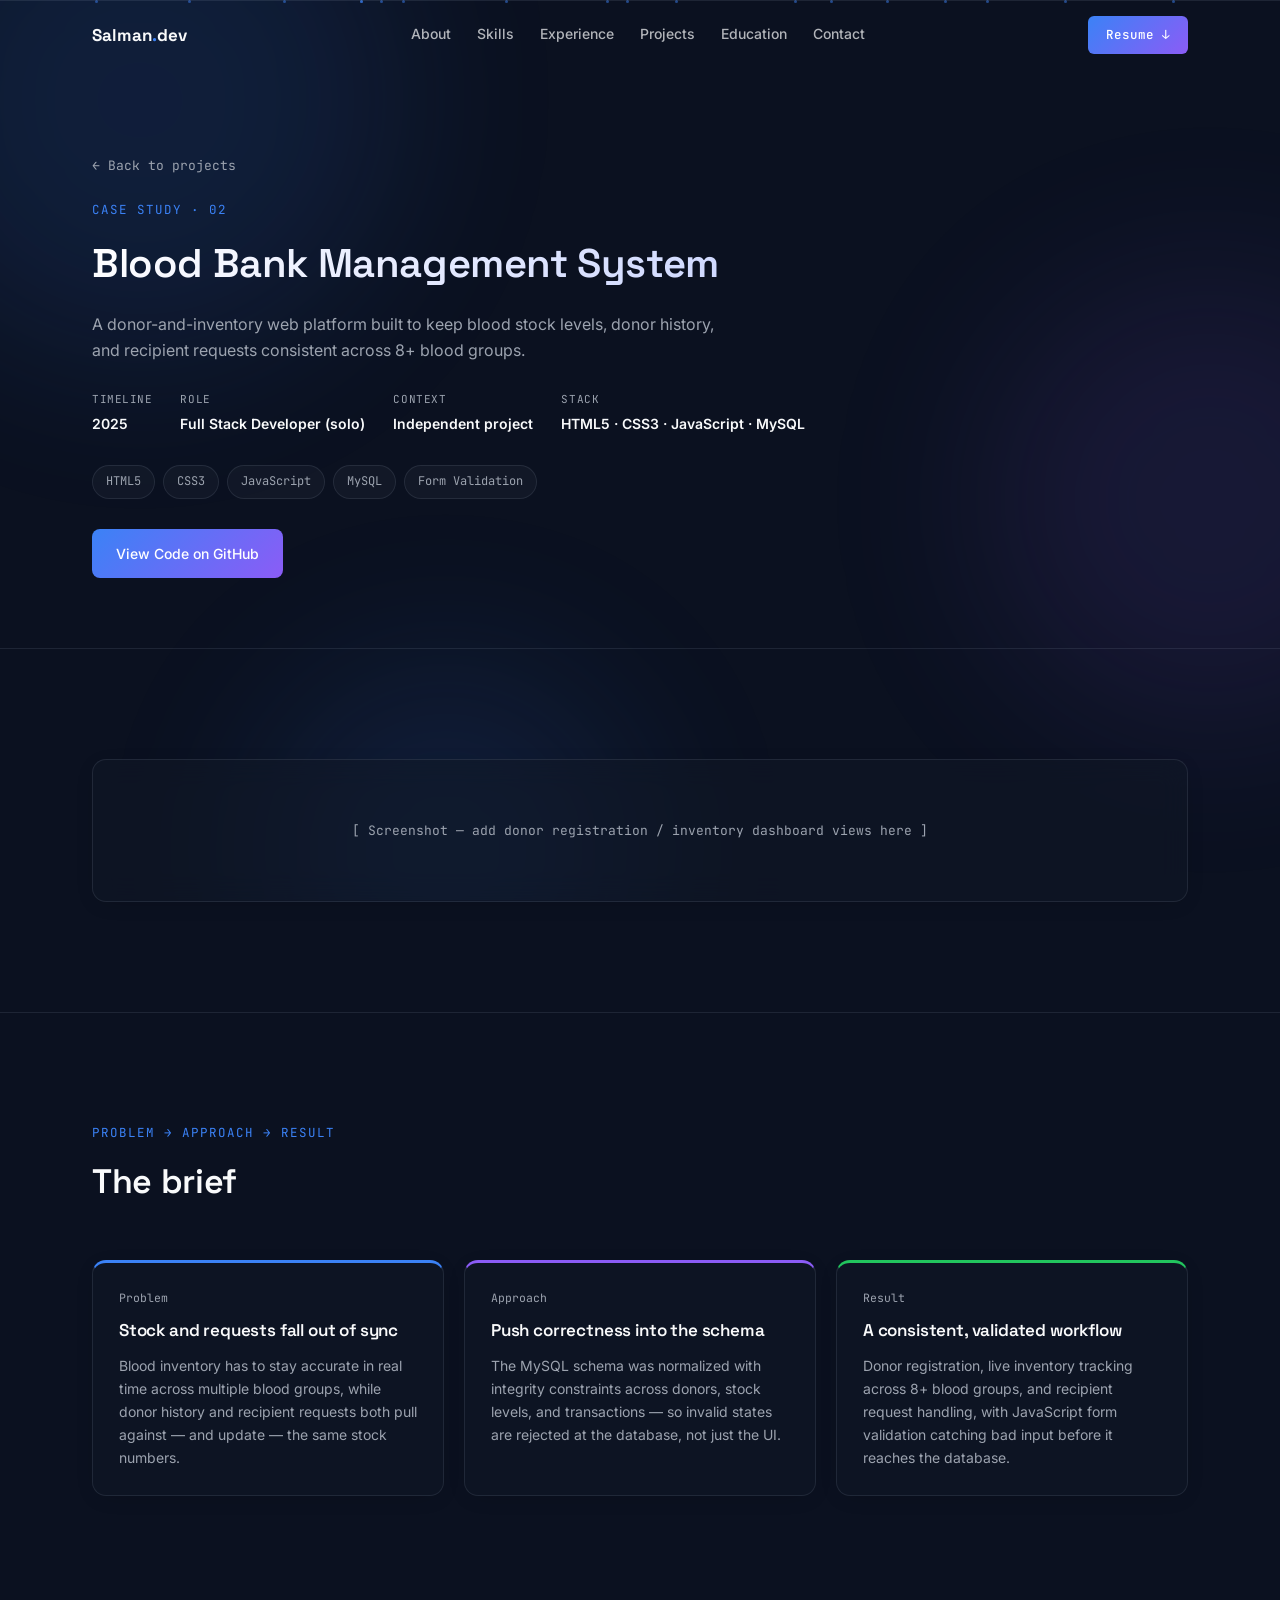
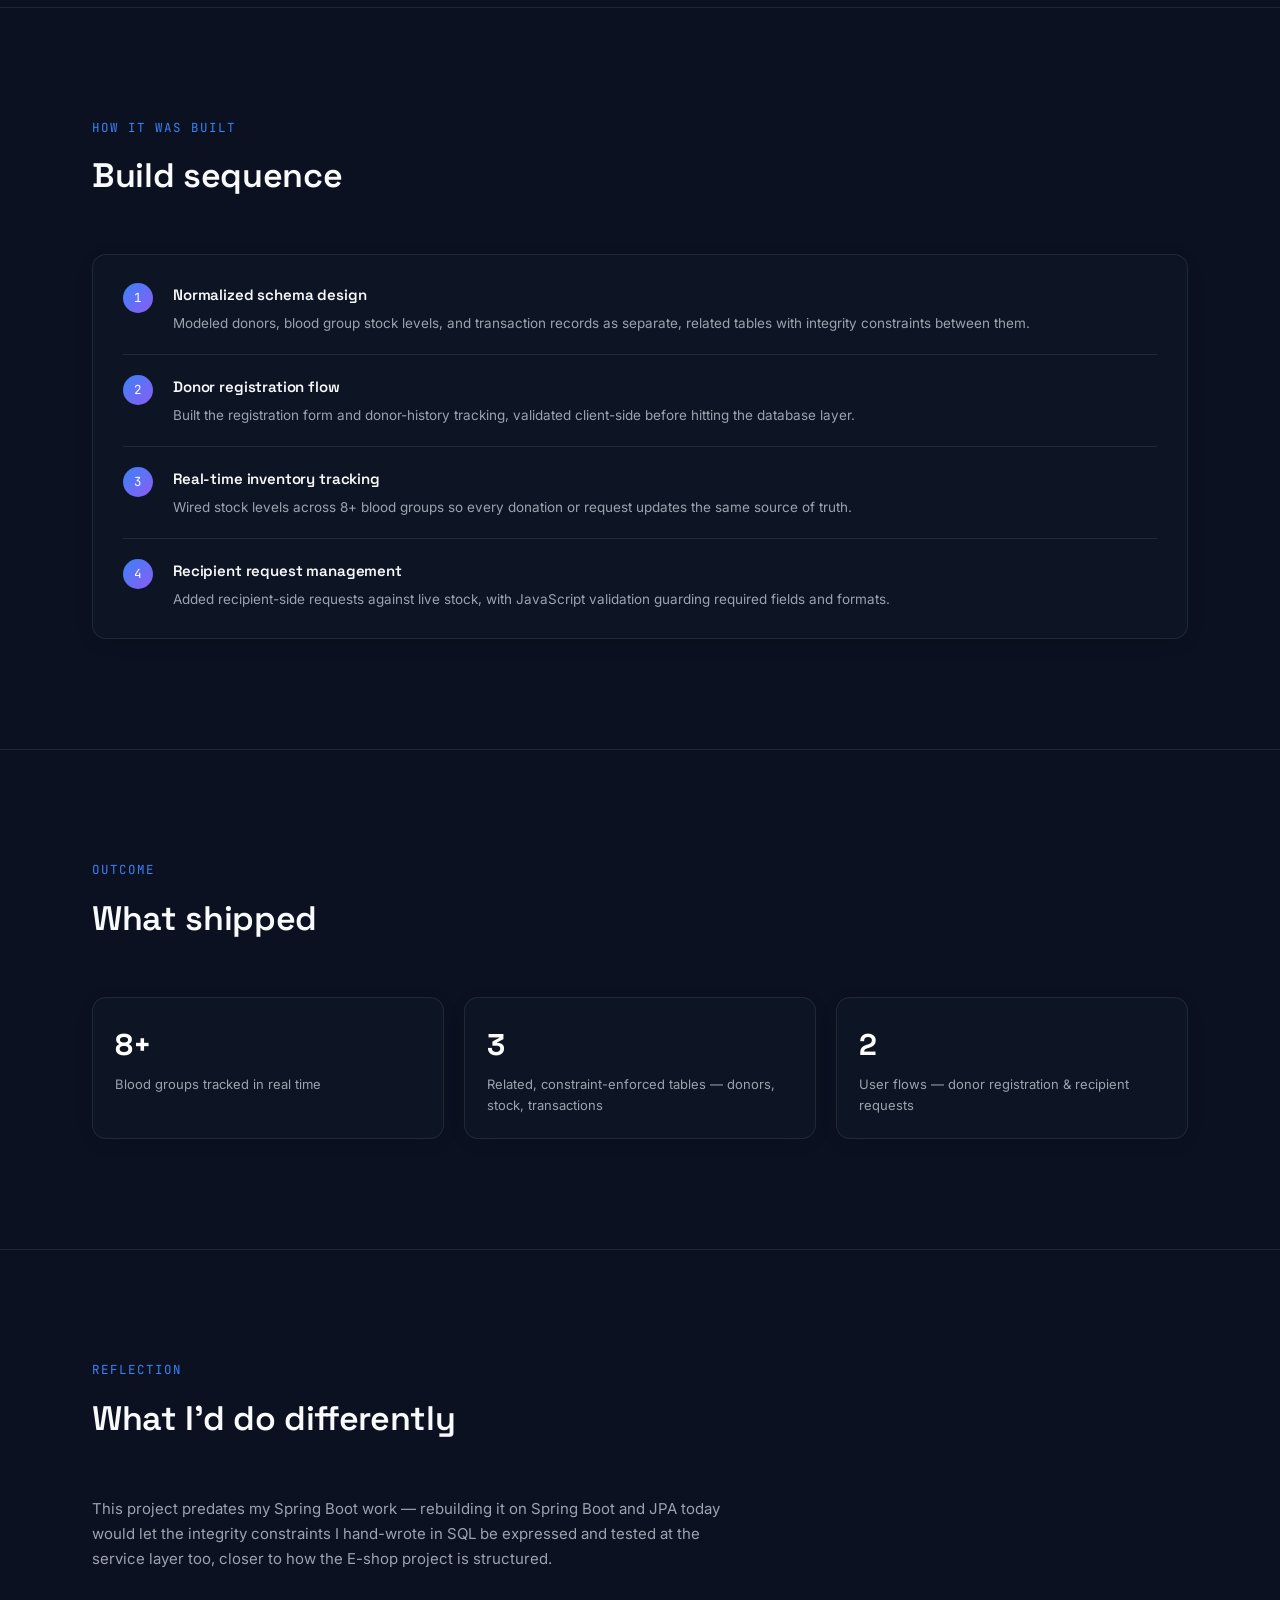
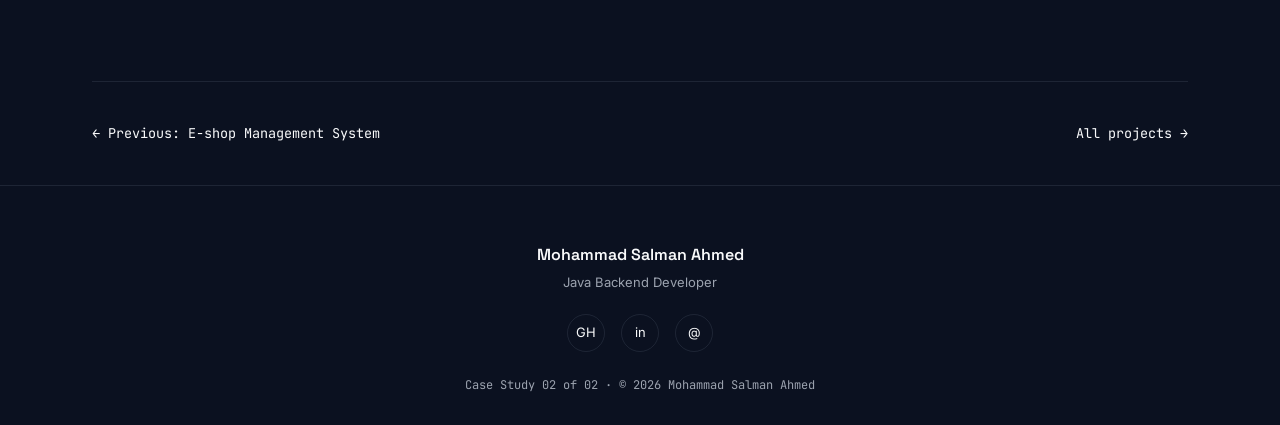
==== projects/bloodbank.html @ 871af3c4 "Add files via upload" ====
<!DOCTYPE html>
<html lang="en">
<head>
<meta charset="UTF-8">
<meta name="viewport" content="width=device-width, initial-scale=1.0">
<title>Blood Bank Management System — Case Study | Mohammad Salman Ahmed</title>
<link rel="icon" href="data:image/svg+xml,%3Csvg xmlns='http://www.w3.org/2000/svg' viewBox='0 0 100 100'%3E%3Cdefs%3E%3ClinearGradient id='g' x1='0' y1='0' x2='1' y2='1'%3E%3Cstop offset='0' stop-color='%233B82F6'/%3E%3Cstop offset='1' stop-color='%238B5CF6'/%3E%3C/linearGradient%3E%3C/defs%3E%3Crect width='100' height='100' rx='22' fill='%230B1120'/%3E%3Ctext x='50' y='66' font-family='Arial' font-weight='700' font-size='46' fill='url(%23g)' text-anchor='middle'%3EM%3C/text%3E%3C/svg%3E">
<link rel="preconnect" href="https://fonts.googleapis.com">
<link rel="preconnect" href="https://fonts.gstatic.com" crossorigin>
<link href="https://fonts.googleapis.com/css2?family=Inter:wght@300;400;500;600;700&family=Space+Grotesk:wght@500;600;700&family=JetBrains+Mono:wght@400;500&display=swap" rel="stylesheet">
<link rel="stylesheet" href="../style.css">
</head>
<body>

<div class="bg-glow"><span class="b1"></span><span class="b2"></span><span class="b3"></span></div>
<div class="scroll-progress"><div class="scroll-progress-bar" id="progressBar"></div></div>

<header>
  <nav class="wrap">
    <div class="brand">Salman<span class="dot">.</span>dev</div>
    <div class="nav-links">
      <a href="../index.html#about">About</a>
      <a href="../index.html#skills">Skills</a>
      <a href="../index.html#experience">Experience</a>
      <a href="../index.html#projects">Projects</a>
      <a href="../index.html#education">Education</a>
      <a href="../index.html#contact">Contact</a>
    </div>
    <a class="nav-cta" href="../assets/resume/Salman_Resume.pdf" download>Resume ↓</a>
    <button class="nav-toggle" aria-label="Menu"><span></span><span></span><span></span></button>
  </nav>
</header>

<section class="cs-hero">
  <div class="wrap">
    <a class="cs-back" href="../index.html#projects">← Back to projects</a>
    <span class="eyebrow">Case Study · 02</span>
    <h1>Blood Bank Management System</h1>
    <p class="cs-summary">A donor-and-inventory web platform built to keep blood stock levels, donor history, and recipient requests consistent across 8+ blood groups.</p>

    <div class="cs-meta-row">
      <div class="cs-meta"><div class="label">Timeline</div><div class="value">2025</div></div>
      <div class="cs-meta"><div class="label">Role</div><div class="value">Full Stack Developer (solo)</div></div>
      <div class="cs-meta"><div class="label">Context</div><div class="value">Independent project</div></div>
      <div class="cs-meta"><div class="label">Stack</div><div class="value">HTML5 · CSS3 · JavaScript · MySQL</div></div>
    </div>

    <div class="pill-row">
      <span class="pill">HTML5</span><span class="pill">CSS3</span><span class="pill">JavaScript</span><span class="pill">MySQL</span><span class="pill">Form Validation</span>
    </div>

    <div class="btn-row" style="margin-top:30px;">
      <a class="btn btn-primary" href="https://github.com/Mohammad-Salman-Ahmed" target="_blank" rel="noopener">View Code on GitHub</a>
    </div>
  </div>
</section>

<section>
  <div class="wrap">
    <div class="glass" style="padding:60px 24px; text-align:center; font-family:'JetBrains Mono',monospace; font-size:13px; color:var(--muted);">
      [ Screenshot — add donor registration / inventory dashboard views here ]
    </div>
  </div>
</section>

<section>
  <div class="wrap">
    <div class="section-head reveal">
      <span class="eyebrow">Problem → Approach → Result</span>
      <h2>The brief</h2>
    </div>
    <div class="pas-grid">
      <div class="glass pas-card reveal">
        <span class="idx">Problem</span>
        <h3>Stock and requests fall out of sync</h3>
        <p>Blood inventory has to stay accurate in real time across multiple blood groups, while donor history and recipient requests both pull against — and update — the same stock numbers.</p>
      </div>
      <div class="glass pas-card reveal">
        <span class="idx">Approach</span>
        <h3>Push correctness into the schema</h3>
        <p>The MySQL schema was normalized with integrity constraints across donors, stock levels, and transactions — so invalid states are rejected at the database, not just the UI.</p>
      </div>
      <div class="glass pas-card reveal">
        <span class="idx">Result</span>
        <h3>A consistent, validated workflow</h3>
        <p>Donor registration, live inventory tracking across 8+ blood groups, and recipient request handling, with JavaScript form validation catching bad input before it reaches the database.</p>
      </div>
    </div>
  </div>
</section>

<section>
  <div class="wrap">
    <div class="section-head reveal">
      <span class="eyebrow">How it was built</span>
      <h2>Build sequence</h2>
    </div>
    <div class="glass arch-flow reveal" style="padding:8px 30px;">
      <div class="arch-step">
        <div class="arch-num">1</div>
        <div><h4>Normalized schema design</h4><p>Modeled donors, blood group stock levels, and transaction records as separate, related tables with integrity constraints between them.</p></div>
      </div>
      <div class="arch-step">
        <div class="arch-num">2</div>
        <div><h4>Donor registration flow</h4><p>Built the registration form and donor-history tracking, validated client-side before hitting the database layer.</p></div>
      </div>
      <div class="arch-step">
        <div class="arch-num">3</div>
        <div><h4>Real-time inventory tracking</h4><p>Wired stock levels across 8+ blood groups so every donation or request updates the same source of truth.</p></div>
      </div>
      <div class="arch-step">
        <div class="arch-num">4</div>
        <div><h4>Recipient request management</h4><p>Added recipient-side requests against live stock, with JavaScript validation guarding required fields and formats.</p></div>
      </div>
    </div>
  </div>
</section>

<section>
  <div class="wrap">
    <div class="section-head reveal">
      <span class="eyebrow">Outcome</span>
      <h2>What shipped</h2>
    </div>
    <div class="result-grid reveal">
      <div class="glass result-card"><div class="num" data-counter>8+</div><div class="label">Blood groups tracked in real time</div></div>
      <div class="glass result-card"><div class="num" data-counter>3</div><div class="label">Related, constraint-enforced tables — donors, stock, transactions</div></div>
      <div class="glass result-card"><div class="num" data-counter>2</div><div class="label">User flows — donor registration &amp; recipient requests</div></div>
    </div>
  </div>
</section>

<section>
  <div class="wrap">
    <div class="section-head reveal">
      <span class="eyebrow">Reflection</span>
      <h2>What I'd do differently</h2>
    </div>
    <p class="reveal" style="color:var(--muted); font-size:15px; max-width:640px;">This project predates my Spring Boot work — rebuilding it on Spring Boot and JPA today would let the integrity constraints I hand-wrote in SQL be expressed and tested at the service layer too, closer to how the E-shop project is structured.</p>
  </div>
</section>

<div class="wrap">
  <div class="cs-footer-nav" style="border-top:1px solid var(--border);">
    <a href="eshop.html">← Previous: E-shop Management System</a>
    <a href="../index.html#projects">All projects →</a>
  </div>
</div>

<footer>
  <div class="wrap">
    <div class="foot-name">Mohammad Salman Ahmed</div>
    <div class="foot-role">Java Backend Developer</div>
    <div class="foot-social">
      <a href="https://github.com/Mohammad-Salman-Ahmed" target="_blank" rel="noopener" aria-label="GitHub">GH</a>
      <a href="#" target="_blank" rel="noopener" aria-label="LinkedIn">in</a>
      <a href="mailto:reachmdsalman@gmail.com" aria-label="Email">@</a>
    </div>
    <div class="foot-copy">Case Study 02 of 02 · © 2026 Mohammad Salman Ahmed</div>
  </div>
</footer>

<script src="../script.js"></script>
</body>
</html>
---- style.css ----
:root{
  --bg:#0B1120;
  --bg-alt:#0E1526;
  --card:#111827;
  --card-2:#151E30;
  --border:rgba(148,163,184,0.14);
  --accent:#3B82F6;
  --accent2:#8B5CF6;
  --text:#F9FAFB;
  --muted:#9CA3AF;
  --success:#22C55E;
  --glow-blue:rgba(59,130,246,0.35);
  --glow-purple:rgba(139,92,246,0.30);
}
*{ box-sizing:border-box; margin:0; padding:0; }
html{ scroll-behavior:smooth; }
body{
  background:var(--bg);
  color:var(--text);
  font-family:'Inter', sans-serif;
  line-height:1.65;
  -webkit-font-smoothing:antialiased;
  overflow-x:hidden;
}
@media (prefers-reduced-motion: reduce){
  html{ scroll-behavior:auto; }
  *{ animation:none !important; transition:none !important; }
}
h1,h2,h3,h4{ font-family:'Space Grotesk', sans-serif; font-weight:600; letter-spacing:-0.01em; }
.mono{ font-family:'JetBrains Mono', monospace; }
.wrap{ max-width:1160px; margin:0 auto; padding:0 32px; position:relative; }
a{ color:inherit; text-decoration:none; }
ul{ list-style:none; }
img{ max-width:100%; display:block; }

::-webkit-scrollbar{ width:10px; }
::-webkit-scrollbar-track{ background:var(--bg); }
::-webkit-scrollbar-thumb{ background:var(--border); border-radius:6px; }
::-webkit-scrollbar-thumb:hover{ background:var(--accent); }

/* ===== LOADING SCREEN ===== */
#loader{
  position:fixed; inset:0; z-index:999; background:var(--bg);
  display:flex; flex-direction:column; align-items:center; justify-content:center; gap:18px;
  transition:opacity .5s ease, visibility .5s ease;
}
#loader.hidden{ opacity:0; visibility:hidden; }
.loader-mark{
  font-family:'JetBrains Mono', monospace; font-size:13px; color:var(--muted);
  display:flex; align-items:center; gap:10px;
}
.loader-dot{ width:8px; height:8px; border-radius:50%; background:var(--accent); animation:pulse 1s ease-in-out infinite; }
@keyframes pulse{ 0%,100%{ opacity:.3; transform:scale(.8); } 50%{ opacity:1; transform:scale(1.15); } }
.loader-bar{ width:200px; height:2px; background:var(--border); border-radius:2px; overflow:hidden; }
.loader-bar-fill{ height:100%; width:0%; background:linear-gradient(90deg, var(--accent), var(--accent2)); animation:loadFill 1.1s ease forwards; }
@keyframes loadFill{ to{ width:100%; } }

/* ===== BACKGROUND AMBIENCE ===== */
.bg-glow{ position:fixed; inset:0; z-index:0; pointer-events:none; overflow:hidden; }
.bg-glow span{
  position:absolute; border-radius:50%; filter:blur(90px); opacity:0.35;
}
.bg-glow .b1{ width:520px; height:520px; background:var(--glow-blue); top:-160px; left:-120px; animation:drift1 26s ease-in-out infinite alternate; }
.bg-glow .b2{ width:460px; height:460px; background:var(--glow-purple); top:30%; right:-160px; animation:drift2 30s ease-in-out infinite alternate; }
.bg-glow .b3{ width:380px; height:380px; background:var(--glow-blue); bottom:-140px; left:20%; animation:drift1 22s ease-in-out infinite alternate-reverse; }
@keyframes drift1{ to{ transform:translate(40px,30px); } }
@keyframes drift2{ to{ transform:translate(-50px,40px); } }
.particle{ position:absolute; width:3px; height:3px; background:var(--accent); border-radius:50%; opacity:.5; animation:floatUp linear infinite; }
@keyframes floatUp{ from{ transform:translateY(0); opacity:0; } 10%{ opacity:.6; } 90%{ opacity:.4; } to{ transform:translateY(-100vh); opacity:0; } }

/* ===== SCROLL PROGRESS ===== */
.scroll-progress{ position:fixed; top:0; left:0; right:0; height:3px; z-index:200; }
.scroll-progress-bar{ height:100%; width:0%; background:linear-gradient(90deg, var(--accent), var(--accent2)); transition:width .1s linear; }

/* ===== NAV ===== */
header{
  position:fixed; top:0; left:0; right:0; z-index:100;
  background:transparent; border-bottom:1px solid transparent;
  transition:background .3s ease, border-color .3s ease, padding .3s ease;
}
header.scrolled{
  background:rgba(11,17,32,0.75); backdrop-filter:blur(14px); -webkit-backdrop-filter:blur(14px);
  border-bottom:1px solid var(--border);
}
nav.wrap{ display:flex; align-items:center; justify-content:space-between; height:70px; transition:height .25s ease; }
header.scrolled nav.wrap{ height:62px; }
.brand{ font-family:'Space Grotesk', sans-serif; font-weight:700; font-size:17px; z-index:5; }
.brand .dot{ color:var(--accent); }
.nav-links{ display:flex; gap:26px; font-size:14px; font-weight:500; }
.nav-links a{ opacity:0.7; transition:opacity .15s, color .15s; position:relative; padding-bottom:3px; }
.nav-links a::after{ content:""; position:absolute; left:0; bottom:0; width:0; height:1.5px; background:linear-gradient(90deg,var(--accent),var(--accent2)); transition:width .25s ease; }
.nav-links a:hover{ opacity:1; }
.nav-links a.active{ opacity:1; color:#fff; }
.nav-links a.active::after{ width:100%; }
.nav-cta{
  font-family:'JetBrains Mono', monospace; font-size:12.5px; font-weight:500;
  background:linear-gradient(135deg, var(--accent), var(--accent2)); color:#fff; padding:9px 18px; border-radius:6px;
  transition:transform .15s ease, box-shadow .15s ease;
}
.nav-cta:hover{ transform:translateY(-2px); box-shadow:0 10px 26px -6px var(--glow-blue); }
.nav-toggle{ display:none; background:none; border:none; cursor:pointer; z-index:5; padding:6px; }
.nav-toggle span{ display:block; width:22px; height:2px; background:var(--text); margin:5px 0; transition:transform .25s ease, opacity .2s ease; }
.nav-toggle.active span:nth-child(1){ transform:translateY(7px) rotate(45deg); }
.nav-toggle.active span:nth-child(2){ opacity:0; }
.nav-toggle.active span:nth-child(3){ transform:translateY(-7px) rotate(-45deg); }

/* ===== BUTTONS ===== */
.btn-row{ display:flex; gap:14px; flex-wrap:wrap; }
.btn{
  padding:13px 24px; border-radius:8px; font-size:14px; font-weight:500;
  display:inline-flex; align-items:center; gap:8px; transition:transform .18s ease, box-shadow .18s ease, background .18s ease, border-color .18s ease;
  position:relative;
}
.btn-primary{ background:linear-gradient(135deg, var(--accent), var(--accent2)); color:#fff; }
.btn-primary:hover{ transform:translateY(-2px); box-shadow:0 14px 30px -10px var(--glow-blue); }
.btn-glass{ background:rgba(255,255,255,0.04); border:1px solid var(--border); color:var(--text); backdrop-filter:blur(8px); }
.btn-glass:hover{ border-color:var(--accent); transform:translateY(-2px); background:rgba(59,130,246,0.08); }

/* ===== GLASS CARD BASE ===== */
.glass{
  background:rgba(17,24,39,0.55);
  border:1px solid var(--border);
  border-radius:14px;
  backdrop-filter:blur(14px); -webkit-backdrop-filter:blur(14px);
  box-shadow:0 4px 24px -12px rgba(0,0,0,0.4);
}
.tilt-card{ position:relative; overflow:hidden; will-change:transform; transition:transform .25s cubic-bezier(.2,.8,.2,1), box-shadow .25s ease, border-color .2s ease; }
.tilt-card::before{
  content:""; position:absolute; inset:0; z-index:0; opacity:0; pointer-events:none;
  background:radial-gradient(240px circle at var(--mx,50%) var(--my,50%), rgba(59,130,246,0.14), transparent 60%);
  transition:opacity .3s ease;
}
.tilt-card:hover::before{ opacity:1; }
.tilt-card:hover{ box-shadow:0 24px 50px -20px rgba(59,130,246,0.25); border-color:rgba(59,130,246,0.35); }
.tilt-card > *{ position:relative; z-index:1; }

/* ===== SECTIONS ===== */
section{ padding:110px 0; border-top:1px solid var(--border); position:relative; z-index:1; }
.section-head{ margin-bottom:50px; text-align:left; }
.eyebrow{
  font-family:'JetBrains Mono', monospace; font-size:12.5px; color:var(--accent);
  letter-spacing:0.08em; text-transform:uppercase; margin-bottom:10px; display:block;
}
.section-head h2{ font-size:clamp(26px, 3.4vw, 34px); }
.section-sub{ color:var(--muted); font-size:15px; margin-top:10px; max-width:520px; }

/* ===== HERO ===== */
.hero{ min-height:100vh; display:flex; align-items:center; padding:140px 0 80px; position:relative; }
.hero-grid{ display:grid; grid-template-columns:1.15fr 0.85fr; gap:56px; align-items:center; }
.greeting{ font-size:16px; color:var(--muted); margin-bottom:10px; }
.hero h1{ font-size:clamp(34px, 5.2vw, 54px); line-height:1.08; margin-bottom:8px; background:linear-gradient(135deg,#fff 40%, #C7D2FE 100%); -webkit-background-clip:text; background-clip:text; color:transparent; }
.hero-title{ font-size:clamp(19px, 2.4vw, 24px); font-family:'Space Grotesk', sans-serif; color:var(--accent); margin-bottom:18px; min-height:32px; }
.hero-title .cursor{ display:inline-block; width:2px; background:var(--accent); margin-left:2px; animation:blink 0.9s step-end infinite; }
@keyframes blink{ 50%{ opacity:0; } }
.pill-row{ display:flex; flex-wrap:wrap; gap:8px; margin-bottom:22px; }
.pill{ font-family:'JetBrains Mono', monospace; font-size:12px; border:1px solid var(--border); background:rgba(255,255,255,0.03); border-radius:20px; padding:6px 13px; color:var(--muted); transition:all .2s ease; }
.pill:hover{ border-color:var(--accent); color:#fff; transform:translateY(-2px); }
.hero p.sub{ font-size:15.5px; color:var(--muted); max-width:480px; margin-bottom:30px; }
.hero-stats{ display:grid; grid-template-columns:repeat(4,auto); gap:28px; margin-top:44px; }
.hero-stat .num{ font-family:'Space Grotesk', sans-serif; font-size:24px; font-weight:700; color:#fff; }
.hero-stat .label{ font-size:11.5px; color:var(--muted); text-transform:uppercase; letter-spacing:.04em; margin-top:2px; }
.scroll-cue{ position:absolute; bottom:28px; left:50%; transform:translateX(-50%); text-align:center; font-family:'JetBrains Mono', monospace; font-size:11.5px; color:var(--muted); }
.scroll-cue .arrow{ display:block; margin:6px auto 0; width:14px; height:14px; border-right:2px solid var(--muted); border-bottom:2px solid var(--muted); transform:rotate(45deg); animation:bob 1.6s ease-in-out infinite; }
@keyframes bob{ 0%,100%{ transform:rotate(45deg) translate(0,0); } 50%{ transform:rotate(45deg) translate(4px,4px); } }

/* photo frame */
.photo-frame{
  width:280px; height:280px; border-radius:50%; margin:0 auto; position:relative;
  background:linear-gradient(135deg, var(--accent), var(--accent2)); padding:3px;
  animation:float 5s ease-in-out infinite;
}
@keyframes float{ 0%,100%{ transform:translateY(0); } 50%{ transform:translateY(-14px); } }
.photo-frame::after{ content:""; position:absolute; inset:-14px; border-radius:50%; background:inherit; filter:blur(30px); opacity:.45; z-index:-1; }
.photo-inner{
  width:100%; height:100%; border-radius:50%; background:var(--card);
  display:flex; align-items:center; justify-content:center; overflow:hidden;
}
.photo-initials{ font-family:'Space Grotesk', sans-serif; font-size:64px; font-weight:700; background:linear-gradient(135deg,var(--accent),var(--accent2)); -webkit-background-clip:text; background-clip:text; color:transparent; }
.photo-inner img{ width:100%; height:100%; object-fit:cover; }

/* API call signature card */
.api-card{ margin-top:26px; padding:16px 18px; }
.api-line{ font-family:'JetBrains Mono', monospace; font-size:12.5px; display:flex; gap:10px; align-items:center; margin-bottom:6px; opacity:0; animation:apiIn .4s ease forwards; }
.api-line:nth-child(1){ animation-delay:.2s; }
.api-line:nth-child(2){ animation-delay:.9s; }
@keyframes apiIn{ to{ opacity:1; } }
.api-method{ color:var(--accent2); font-weight:600; }
.api-path{ color:var(--muted); }
.api-status{ color:var(--success); font-weight:600; }

/* ===== ABOUT ===== */
.about-grid{ display:grid; grid-template-columns:1.2fr 0.8fr; gap:48px; }
.about-grid p{ color:var(--muted); font-size:15.5px; margin-bottom:16px; max-width:560px; }
.chip-row{ display:flex; flex-wrap:wrap; gap:9px; margin-top:6px; }
.chip{ font-family:'JetBrains Mono', monospace; font-size:12px; background:rgba(255,255,255,0.03); border:1px solid var(--border); border-radius:6px; padding:6px 11px; color:var(--text); transition:border-color .15s ease, transform .15s ease; }
.chip:hover{ border-color:var(--accent); transform:translateY(-2px); }
.chip.learning{ color:var(--accent2); border-color:rgba(139,92,246,0.3); }
.subhead{ font-family:'Space Grotesk', sans-serif; font-size:14.5px; font-weight:600; margin:22px 0 10px; color:var(--text); }
.fact-card{ padding:24px; margin-bottom:16px; }
.fact-row{ display:flex; justify-content:space-between; padding:10px 0; border-bottom:1px solid var(--border); font-size:13.5px; }
.fact-row:last-child{ border-bottom:none; }
.fact-row .k{ color:var(--muted); }
.fact-row .v{ font-weight:500; }

/* ===== SKILLS ===== */
.skills-grid{ display:grid; grid-template-columns:repeat(3, 1fr); gap:20px; }
.skill-card{ padding:26px; }
.skill-card .cat-label{ font-family:'JetBrains Mono', monospace; font-size:11px; color:var(--accent); text-transform:uppercase; letter-spacing:.06em; margin-bottom:6px; display:block; }
.skill-card h3{ font-size:17px; margin-bottom:14px; }
.skill-item{ display:flex; justify-content:space-between; align-items:center; padding:8px 0; border-bottom:1px solid var(--border); font-size:13.5px; }
.skill-item:last-child{ border-bottom:none; }
.level{ font-family:'JetBrains Mono', monospace; font-size:10.5px; padding:3px 9px; border-radius:20px; }
.level.advanced{ background:rgba(34,197,94,0.12); color:var(--success); }
.level.intermediate{ background:rgba(59,130,246,0.12); color:var(--accent); }
.level.learning{ background:rgba(139,92,246,0.12); color:var(--accent2); }
.skill-card.wide{ grid-column:span 3; }
.skill-card.wide .chip-row{ margin-top:4px; }

/* ===== EXPERIENCE / TIMELINE ===== */
.timeline{ position:relative; padding-left:32px; margin-bottom:56px; }
.timeline::before{ content:""; position:absolute; left:6px; top:6px; bottom:6px; width:2px; background:linear-gradient(var(--accent), var(--accent2)); }
.tl-item{ position:relative; padding-bottom:34px; }
.tl-item:last-child{ padding-bottom:0; }
.tl-item::before{ content:""; position:absolute; left:-32px; top:3px; width:12px; height:12px; border-radius:50%; background:var(--bg); border:2px solid var(--accent); }
.tl-year{ font-family:'JetBrains Mono', monospace; font-size:12px; color:var(--accent); margin-bottom:4px; }
.tl-title{ font-family:'Space Grotesk', sans-serif; font-size:16px; font-weight:600; }
.tl-desc{ font-size:13.5px; color:var(--muted); margin-top:3px; }

.exp-block{ padding:30px 32px; border-left:3px solid var(--accent); }
.exp-top{ display:flex; justify-content:space-between; flex-wrap:wrap; gap:8px; margin-bottom:6px; }
.exp-role{ font-size:18px; font-weight:600; font-family:'Space Grotesk', sans-serif; }
.exp-date{ font-family:'JetBrains Mono', monospace; font-size:12.5px; color:var(--accent); }
.exp-company{ color:var(--muted); font-size:14.5px; margin-bottom:16px; }
.exp-block ul{ display:flex; flex-direction:column; gap:10px; margin-bottom:16px; }
.exp-block li{ font-size:14px; color:var(--text); padding-left:20px; position:relative; }
.exp-block li::before{ content:"▸"; position:absolute; left:0; color:var(--accent); }

/* ===== PROJECTS ===== */
.proj-grid{ display:grid; grid-template-columns:1fr 1fr; gap:24px; }
.proj-card{ padding:0; display:flex; flex-direction:column; overflow:hidden; }
.proj-shot{
  height:150px; background:linear-gradient(135deg, rgba(59,130,246,0.18), rgba(139,92,246,0.14));
  display:flex; align-items:center; justify-content:center; border-bottom:1px solid var(--border);
  font-family:'JetBrains Mono', monospace; font-size:12px; color:var(--muted);
}
.proj-body{ padding:26px; display:flex; flex-direction:column; flex-grow:1; }
.proj-head{ display:flex; justify-content:space-between; align-items:flex-start; margin-bottom:6px; }
.proj-card h3{ font-size:18px; }
.proj-date{ font-family:'JetBrains Mono', monospace; font-size:11.5px; color:var(--muted); white-space:nowrap; margin-left:10px; }
.proj-card .chip-row{ margin:10px 0 14px; }
.proj-card ul{ display:flex; flex-direction:column; gap:8px; margin-bottom:20px; flex-grow:1; }
.proj-card li{ font-size:13.5px; color:var(--muted); padding-left:16px; position:relative; }
.proj-card li::before{ content:"—"; position:absolute; left:0; color:var(--accent); }
.proj-link-row{ display:flex; gap:18px; flex-wrap:wrap; }
.proj-link{ font-family:'JetBrains Mono', monospace; font-size:12.5px; color:var(--accent); font-weight:500; display:inline-flex; align-items:center; gap:5px; transition:gap .15s ease, color .15s ease; }
.proj-link:hover{ gap:9px; color:var(--accent2); }

/* ===== EDUCATION / CERTS ===== */
.edu-cert-grid{ display:grid; grid-template-columns:1fr 1fr; gap:24px; }
.edu-item{ padding:24px; margin-bottom:16px; }
.edu-item .school{ font-weight:600; font-size:15px; }
.edu-item .degree{ color:var(--muted); font-size:13.5px; margin:3px 0 10px; }
.badge{ font-family:'JetBrains Mono', monospace; font-size:12px; background:linear-gradient(135deg,var(--accent),var(--accent2)); color:#fff; padding:4px 10px; border-radius:20px; font-weight:600; display:inline-block; }
.cert-list{ display:flex; flex-direction:column; gap:12px; padding:24px; }
.cert-list li{ font-size:13.5px; padding-left:22px; position:relative; color:var(--text); }
.cert-list li::before{ content:"✓"; position:absolute; left:0; color:var(--success); font-weight:700; }

/* ===== CONTACT ===== */
.contact-grid{ display:grid; grid-template-columns:0.9fr 1.1fr; gap:48px; }
.contact-list{ display:flex; flex-direction:column; gap:16px; margin-top:24px; }
.contact-row{ display:flex; align-items:center; gap:12px; font-family:'JetBrains Mono', monospace; font-size:13.5px; }
.contact-row .ico{ width:34px; height:34px; border-radius:8px; background:rgba(59,130,246,0.1); display:flex; align-items:center; justify-content:center; flex-shrink:0; color:var(--accent); font-size:15px; }
.contact-list a:hover{ color:var(--accent); }
.form-card{ padding:30px; }
.form-row{ margin-bottom:16px; }
.form-row label{ display:block; font-size:12.5px; color:var(--muted); margin-bottom:6px; font-family:'JetBrains Mono', monospace; }
.form-row input, .form-row textarea{
  width:100%; background:rgba(255,255,255,0.03); border:1px solid var(--border); border-radius:8px;
  padding:12px 14px; color:var(--text); font-family:'Inter', sans-serif; font-size:14px; resize:vertical;
  transition:border-color .2s ease;
}
.form-row input:focus, .form-row textarea:focus{ outline:none; border-color:var(--accent); }
.form-note{ font-size:12px; color:var(--muted); margin-top:10px; }

/* ===== FOOTER ===== */
footer{ padding:56px 0 30px; border-top:1px solid var(--border); text-align:center; position:relative; z-index:1; }
.foot-name{ font-family:'Space Grotesk', sans-serif; font-size:16px; font-weight:600; margin-bottom:4px; }
.foot-role{ font-size:13px; color:var(--muted); margin-bottom:20px; }
.foot-social{ display:flex; gap:16px; justify-content:center; margin-bottom:24px; }
.foot-social a{ width:38px; height:38px; border-radius:50%; border:1px solid var(--border); display:flex; align-items:center; justify-content:center; font-size:13px; transition:border-color .2s ease, transform .2s ease; }
.foot-social a:hover{ border-color:var(--accent); transform:translateY(-3px); }
.foot-copy{ font-size:12px; color:var(--muted); font-family:'JetBrains Mono', monospace; }

.reveal{ opacity:0; transform:translateY(20px); transition:opacity .6s ease, transform .6s ease; }
.reveal.in{ opacity:1; transform:translateY(0); }
.reveal-stagger.in > *{ animation:staggerIn .5s ease forwards; }
.reveal-stagger.in > *:nth-child(1){ animation-delay:.05s; }
.reveal-stagger.in > *:nth-child(2){ animation-delay:.12s; }
.reveal-stagger.in > *:nth-child(3){ animation-delay:.19s; }
.reveal-stagger.in > *:nth-child(4){ animation-delay:.26s; }
.reveal-stagger.in > *:nth-child(5){ animation-delay:.33s; }
@keyframes staggerIn{ from{ opacity:0; transform:translateY(14px); } to{ opacity:1; transform:translateY(0); } }

@media (max-width:900px){
  .hero-grid, .about-grid, .proj-grid, .edu-cert-grid, .contact-grid{ grid-template-columns:1fr; }
  .hero-grid{ text-align:left; }
  .hero{ min-height:auto; padding:120px 0 60px; }
  .photo-frame{ order:-1; width:200px; height:200px; }
  .skills-grid{ grid-template-columns:1fr; }
  .skill-card.wide{ grid-column:span 1; }
  .hero-stats{ grid-template-columns:repeat(2,auto); row-gap:20px; }
  section{ padding:70px 0; }
}
@media (max-width:760px){
  .nav-links{
    display:flex; flex-direction:column; gap:0; position:fixed; top:70px; left:0; right:0;
    background:rgba(11,17,32,0.98); backdrop-filter:blur(14px); border-bottom:1px solid var(--border);
    max-height:0; overflow:hidden; opacity:0; transition:max-height .3s ease, opacity .25s ease; padding:0 32px;
  }
  .nav-links.mobile-open{ max-height:340px; opacity:1; padding:14px 32px 22px; }
  .nav-links a{ padding:12px 0; border-bottom:1px solid var(--border); opacity:1; }
  .nav-toggle{ display:block; }
  .nav-cta{ display:none; }
}

/* ===== CASE STUDY PAGES ===== */
.cs-hero{ padding:150px 0 70px; }
.cs-back{ font-family:'JetBrains Mono', monospace; font-size:13px; color:var(--muted); display:inline-flex; align-items:center; gap:6px; margin-bottom:24px; transition:gap .15s ease, color .15s ease; }
.cs-back:hover{ color:var(--accent); gap:10px; }
.cs-hero h1{ font-size:clamp(28px,4vw,40px); margin-bottom:14px; max-width:720px; background:linear-gradient(135deg,#fff, #C7D2FE); -webkit-background-clip:text; background-clip:text; color:transparent; }
.cs-meta-row{ display:flex; gap:28px; flex-wrap:wrap; margin:26px 0 30px; }
.cs-meta .label{ font-family:'JetBrains Mono', monospace; font-size:11px; color:var(--muted); text-transform:uppercase; letter-spacing:.05em; margin-bottom:4px; }
.cs-meta .value{ font-size:14px; font-weight:600; }
.cs-summary{ font-size:16px; color:var(--muted); max-width:640px; margin-bottom:26px; }

.pas-grid{ display:grid; grid-template-columns:repeat(3, 1fr); gap:20px; }
.pas-card{ padding:26px; border-top:3px solid var(--accent); }
.pas-card:nth-child(2){ border-top-color:var(--accent2); }
.pas-card:nth-child(3){ border-top-color:var(--success); }
.pas-card .idx{ font-family:'JetBrains Mono', monospace; font-size:11.5px; color:var(--muted); margin-bottom:8px; display:block; }
.pas-card h3{ font-size:17px; margin-bottom:10px; }
.pas-card p{ font-size:14px; color:var(--muted); }

.arch-flow{ display:flex; flex-direction:column; }
.arch-step{ display:flex; gap:20px; align-items:flex-start; padding:20px 0; border-bottom:1px solid var(--border); transition:padding-left .2s ease; }
.arch-step:hover{ padding-left:8px; }
.arch-step:last-child{ border-bottom:none; }
.arch-num{ font-family:'JetBrains Mono', monospace; font-size:12.5px; color:#fff; background:linear-gradient(135deg,var(--accent),var(--accent2)); border-radius:50%; width:30px; height:30px; display:flex; align-items:center; justify-content:center; flex-shrink:0; }
.arch-step h4{ font-size:15px; margin-bottom:4px; }
.arch-step p{ font-size:13.5px; color:var(--muted); }

.result-grid{ display:grid; grid-template-columns:repeat(3, 1fr); gap:20px; }
.result-card{ padding:22px; }
.result-card .num{ font-family:'Space Grotesk', sans-serif; font-size:clamp(26px,3vw,30px); font-weight:700; color:#fff; }
.result-card .label{ font-size:13px; color:var(--muted); margin-top:4px; }

.cs-footer-nav{ display:flex; justify-content:space-between; align-items:center; padding:40px 0; flex-wrap:wrap; gap:12px; }
.cs-footer-nav a{ font-family:'JetBrains Mono', monospace; font-size:13.5px; transition:color .15s ease; }
.cs-footer-nav a:hover{ color:var(--accent); }

@media (max-width:760px){
  .pas-grid, .result-grid{ grid-template-columns:1fr; }
  .cs-hero{ padding:120px 0 50px; }
}
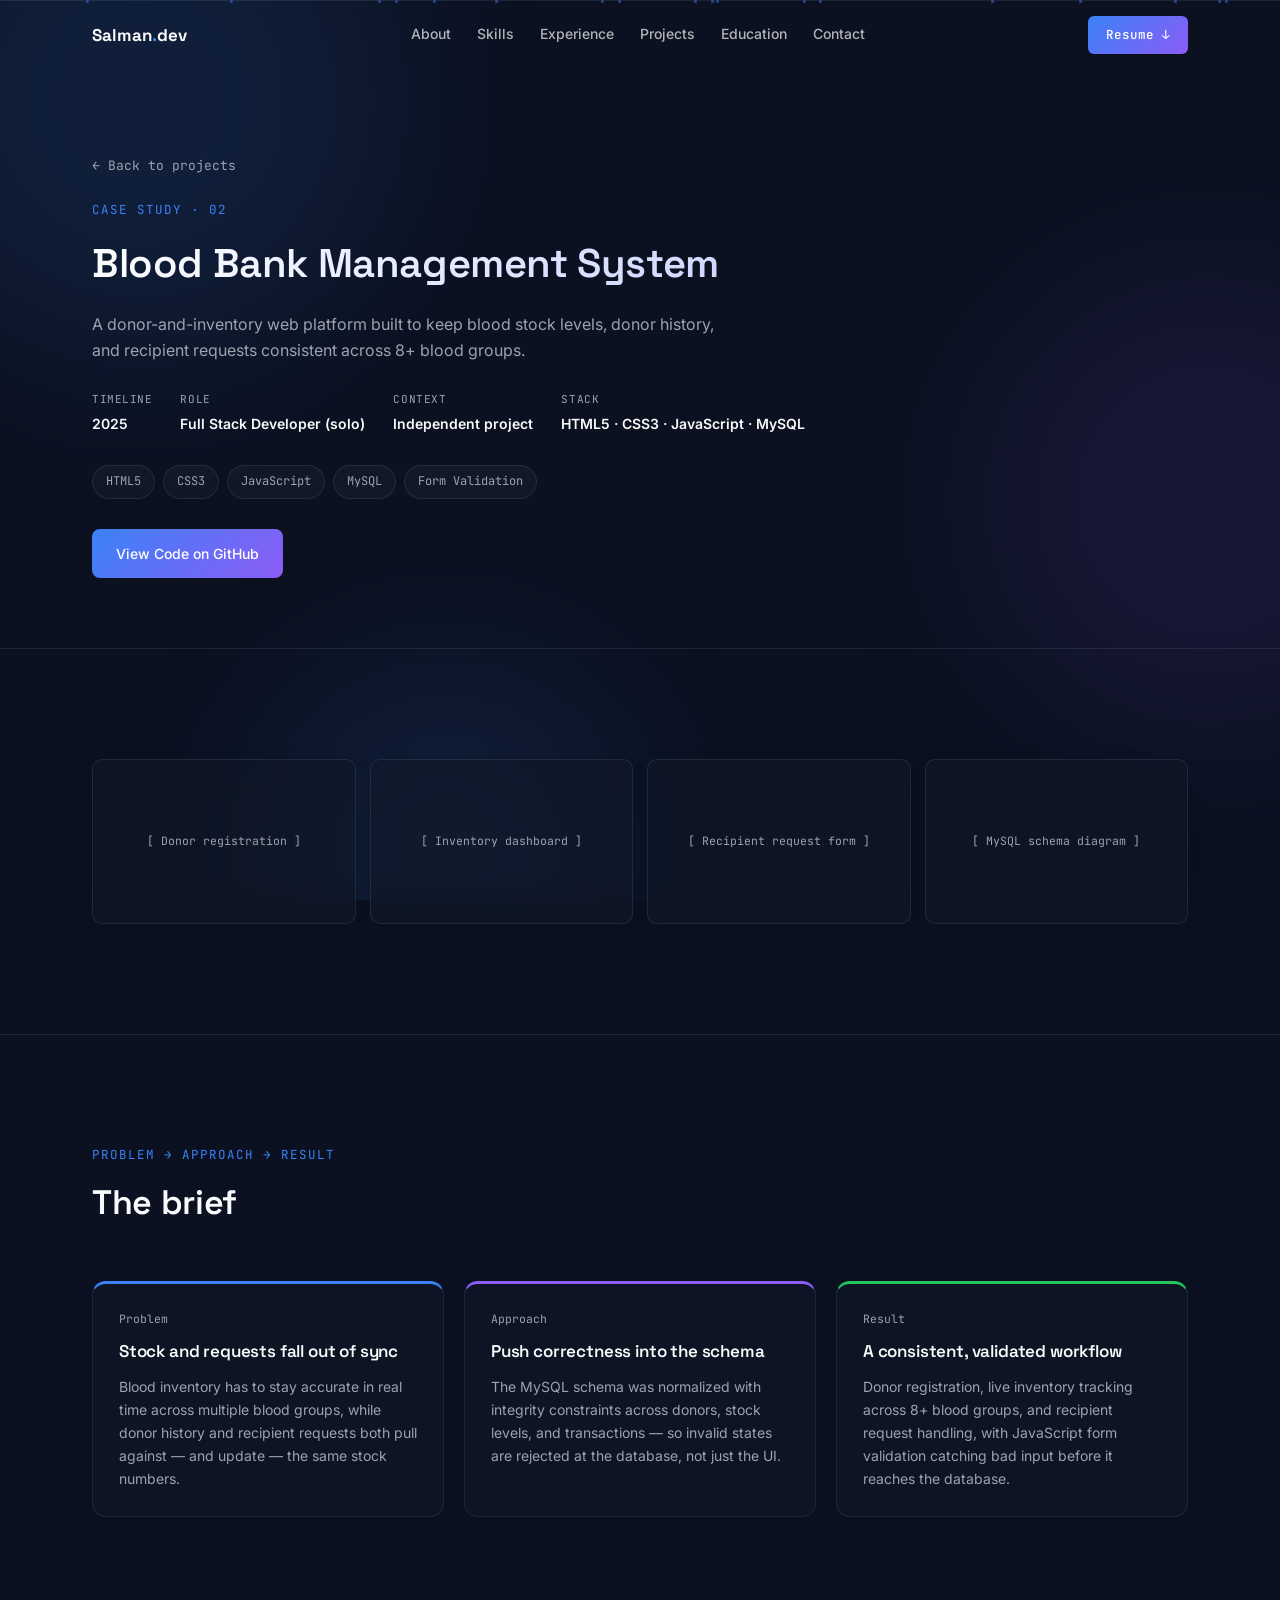
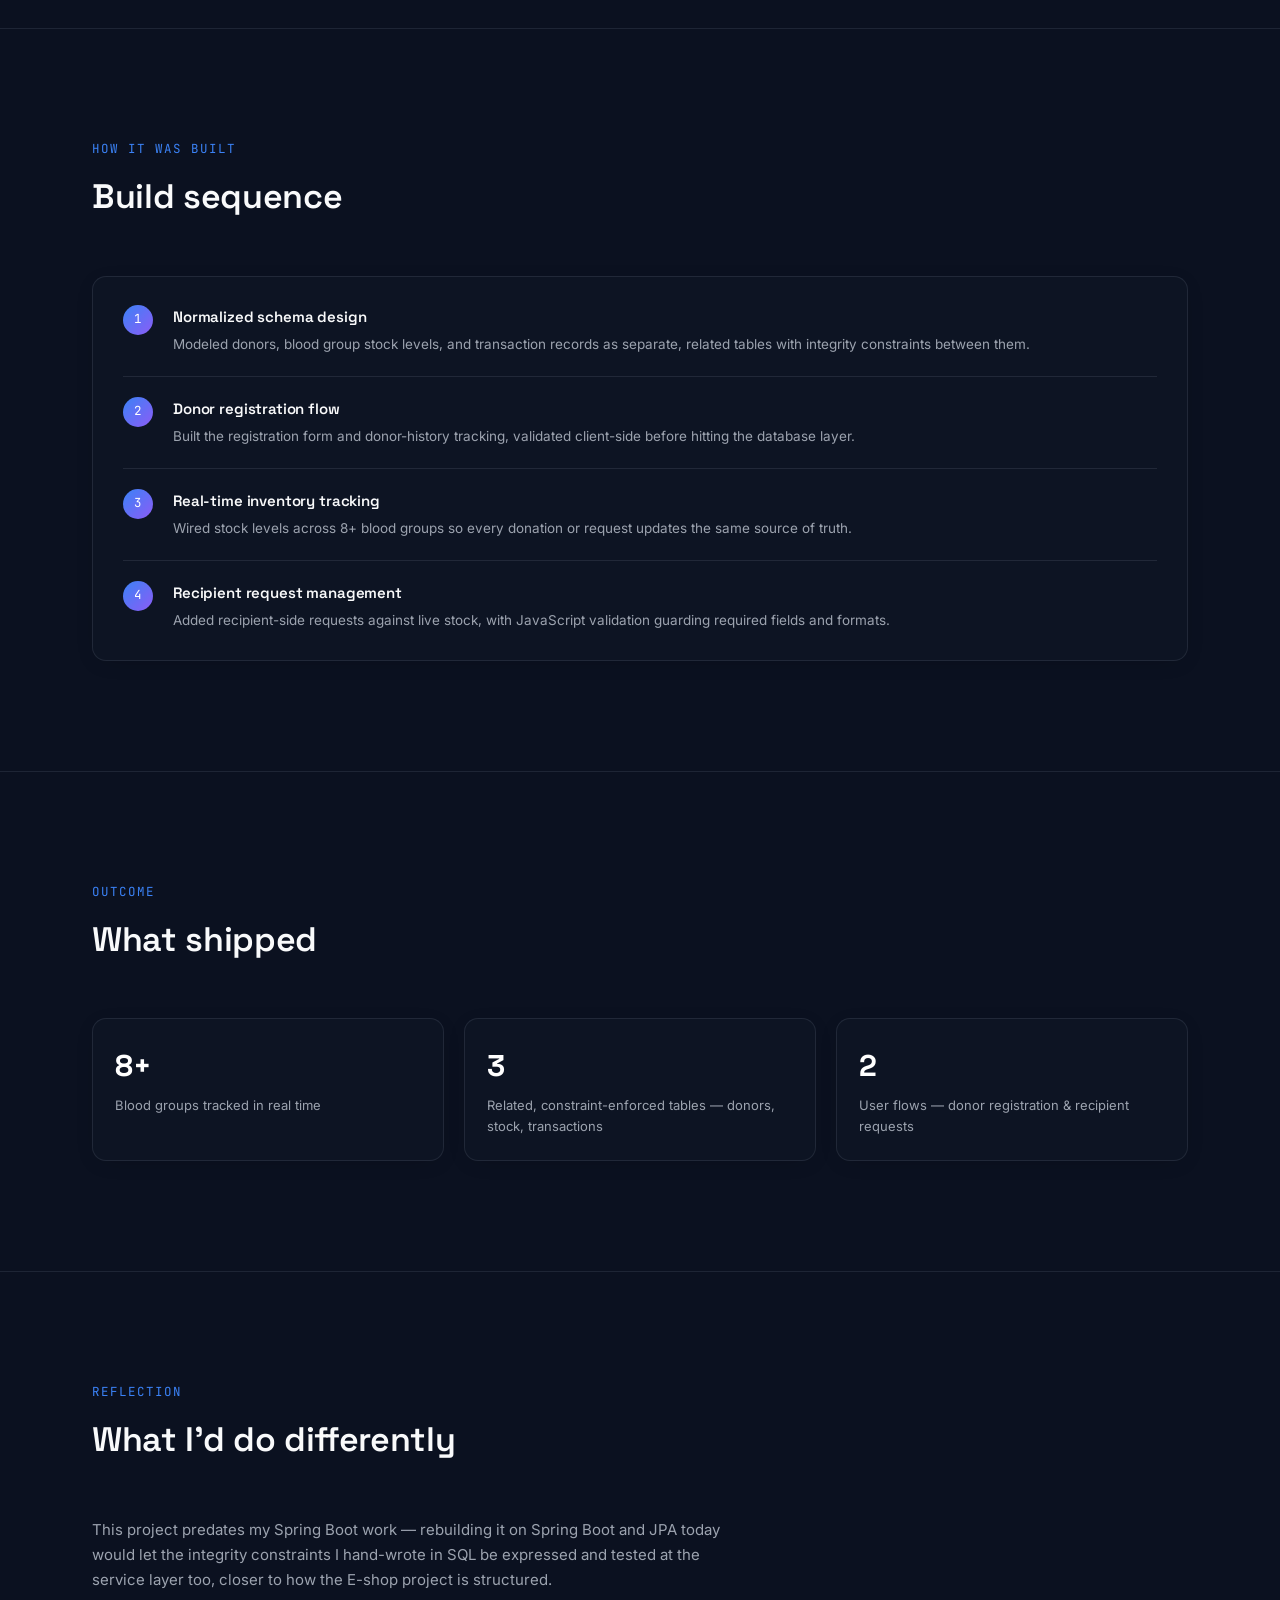
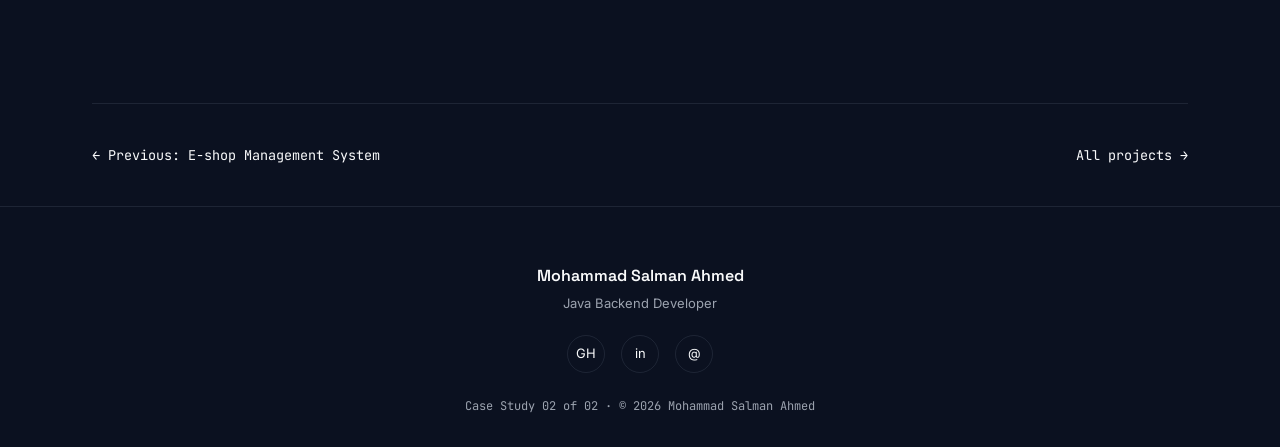
==== commit b7642fd3: "Add files via upload" ====
--- a/projects/bloodbank.html
+++ b/projects/bloodbank.html
@@ -57,8 +57,11 @@
 
 <section>
   <div class="wrap">
-    <div class="glass" style="padding:60px 24px; text-align:center; font-family:'JetBrains Mono',monospace; font-size:13px; color:var(--muted);">
-      [ Screenshot — add donor registration / inventory dashboard views here ]
+    <div class="shot-gallery reveal">
+      <div class="glass shot-slot">[ Donor registration ]</div>
+      <div class="glass shot-slot">[ Inventory dashboard ]</div>
+      <div class="glass shot-slot">[ Recipient request form ]</div>
+      <div class="glass shot-slot">[ MySQL schema diagram ]</div>
     </div>
   </div>
 </section>
--- a/style.css
+++ b/style.css
@@ -362,3 +362,11 @@
   .pas-grid, .result-grid{ grid-template-columns:1fr; }
   .cs-hero{ padding:120px 0 50px; }
 }
+
+/* screenshot gallery for case studies */
+.shot-gallery{ display:grid; grid-template-columns:repeat(4, 1fr); gap:14px; }
+.shot-slot{
+  aspect-ratio:16/10; border-radius:10px; display:flex; align-items:center; justify-content:center;
+  font-family:'JetBrains Mono', monospace; font-size:11.5px; color:var(--muted); text-align:center; padding:10px;
+}
+@media (max-width:760px){ .shot-gallery{ grid-template-columns:repeat(2, 1fr); } }
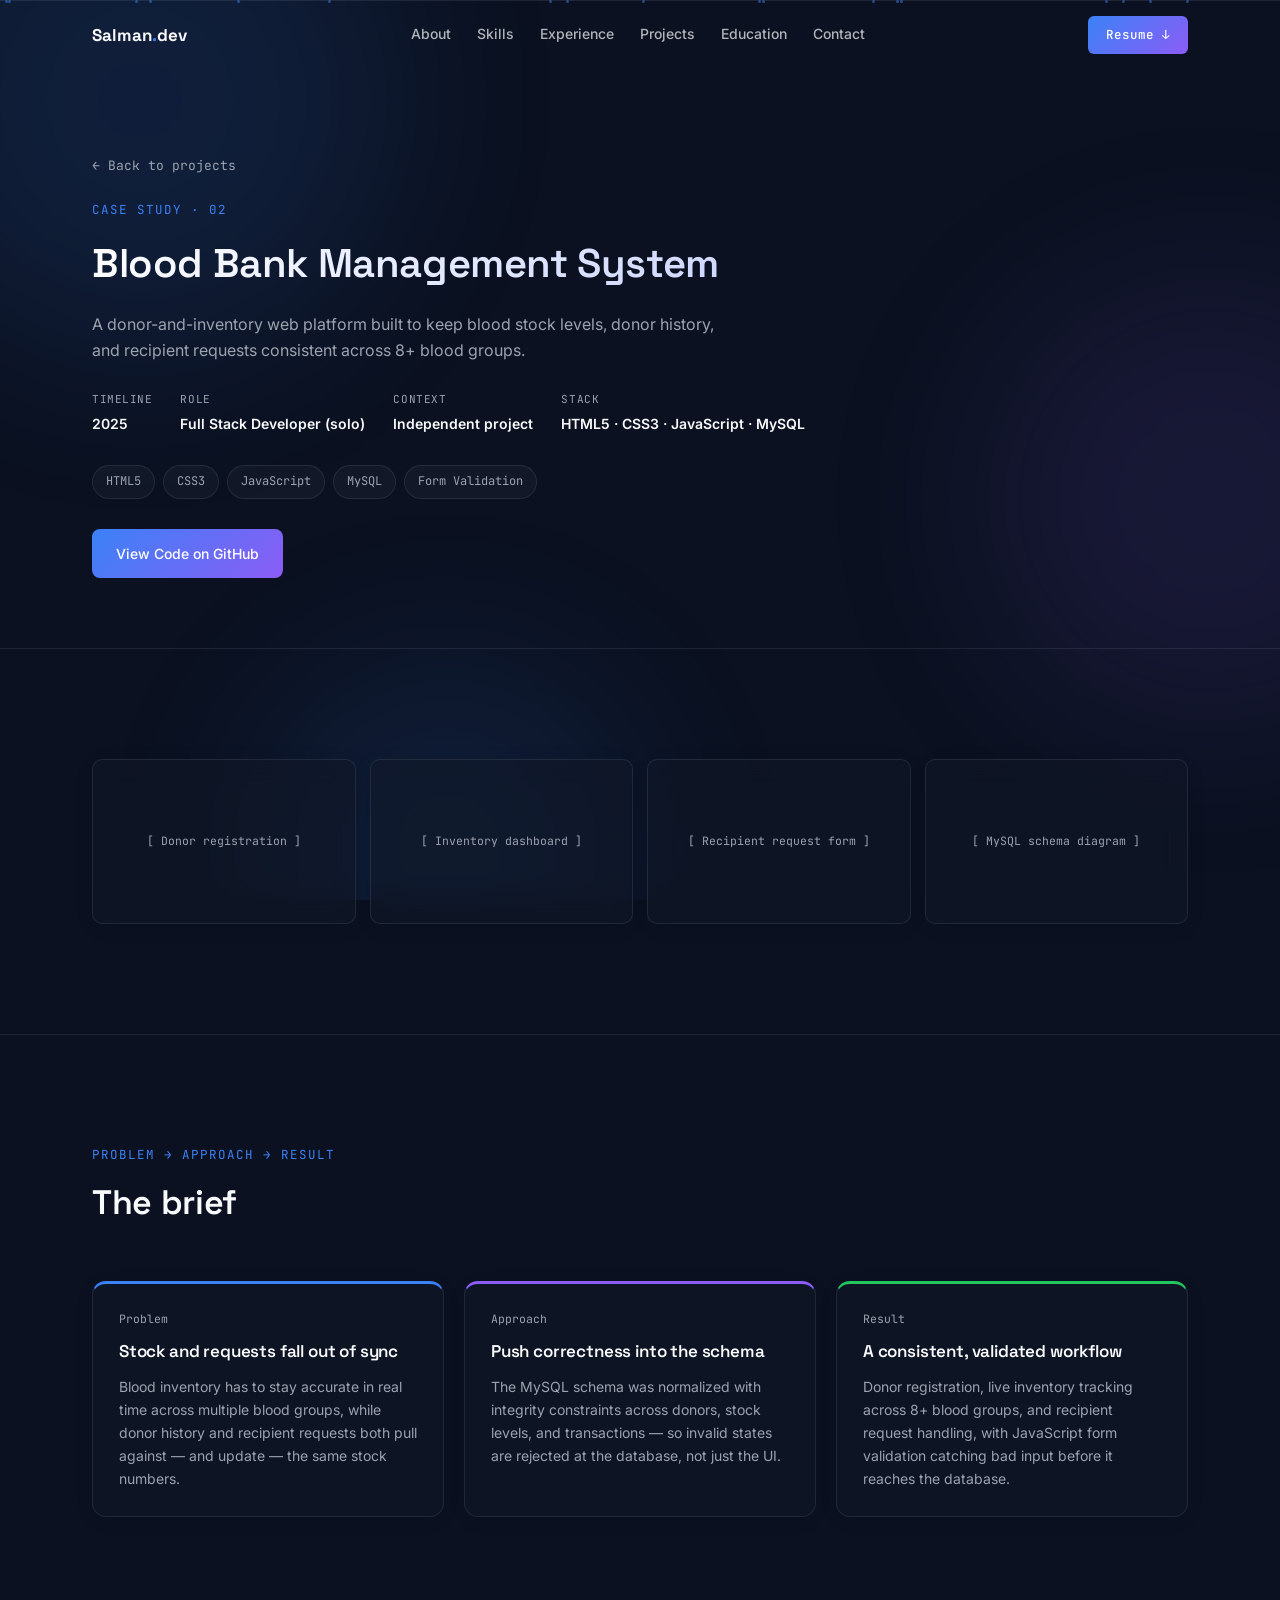
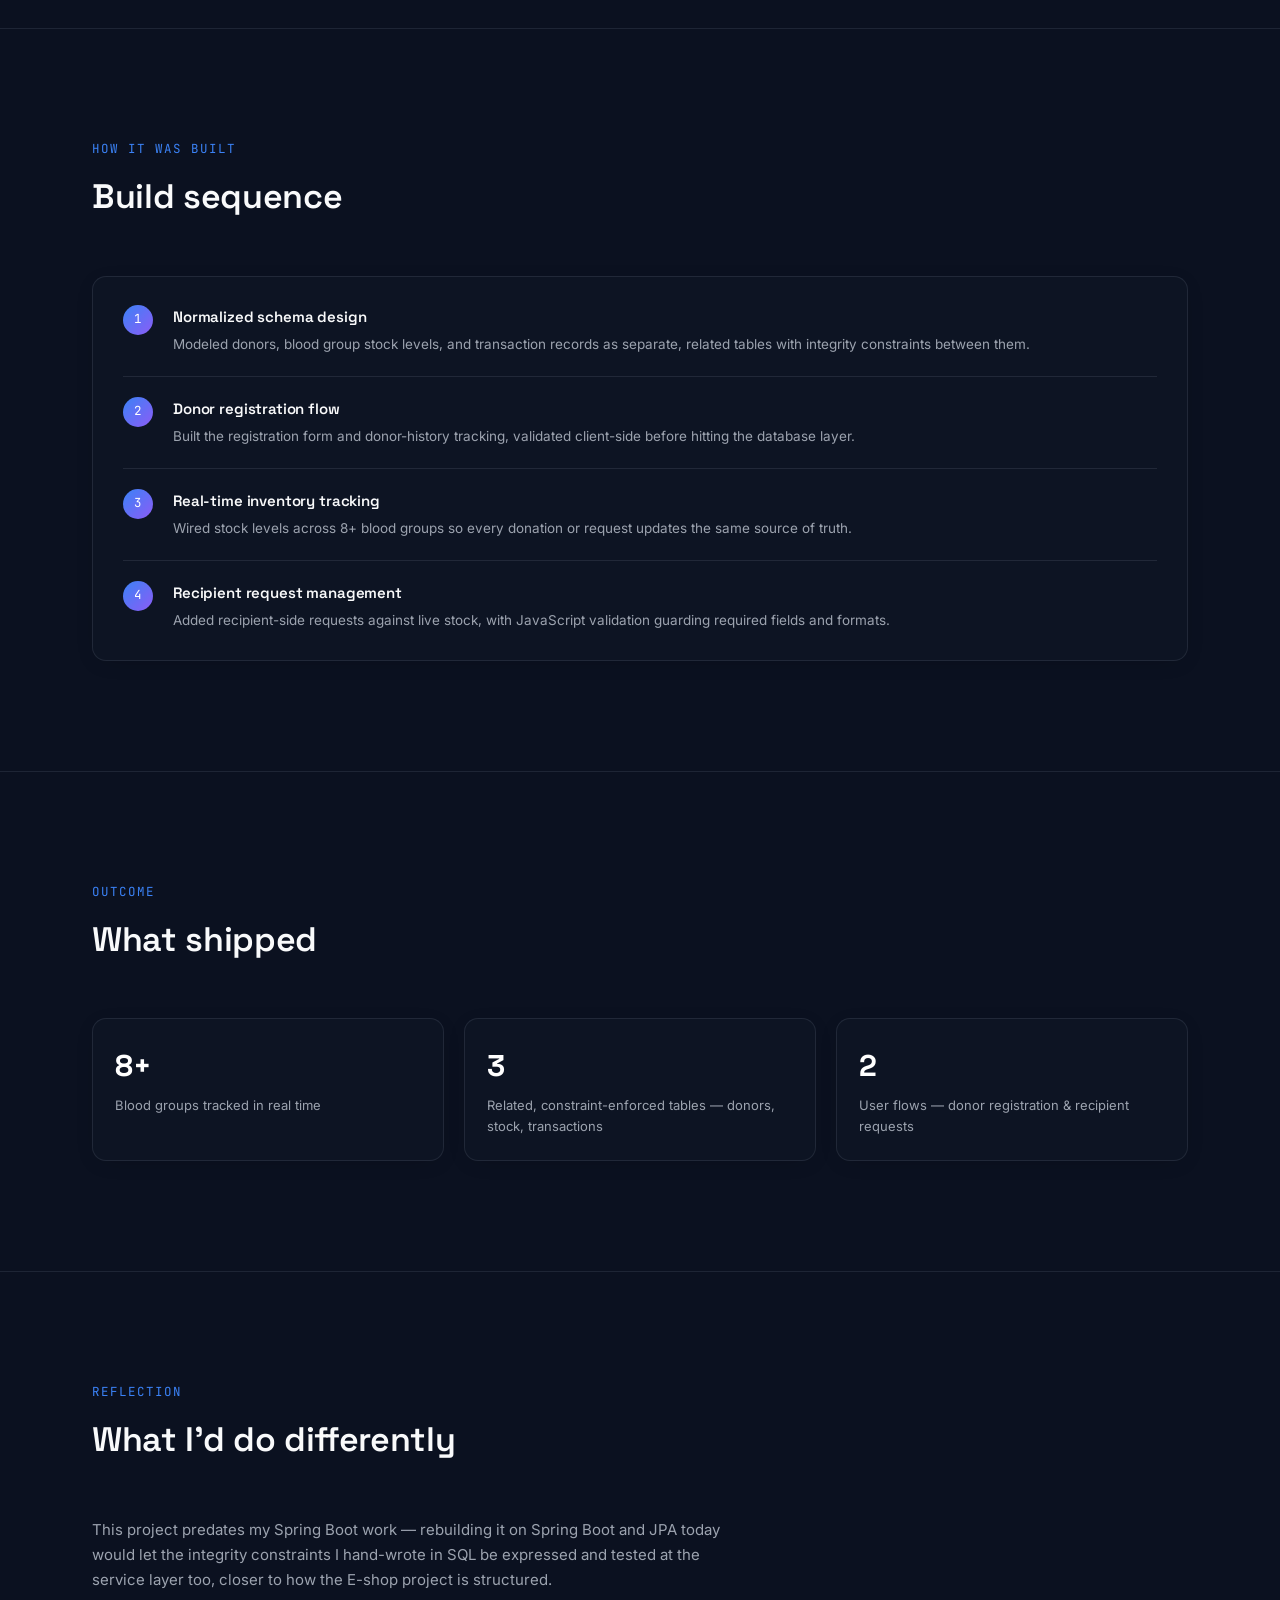
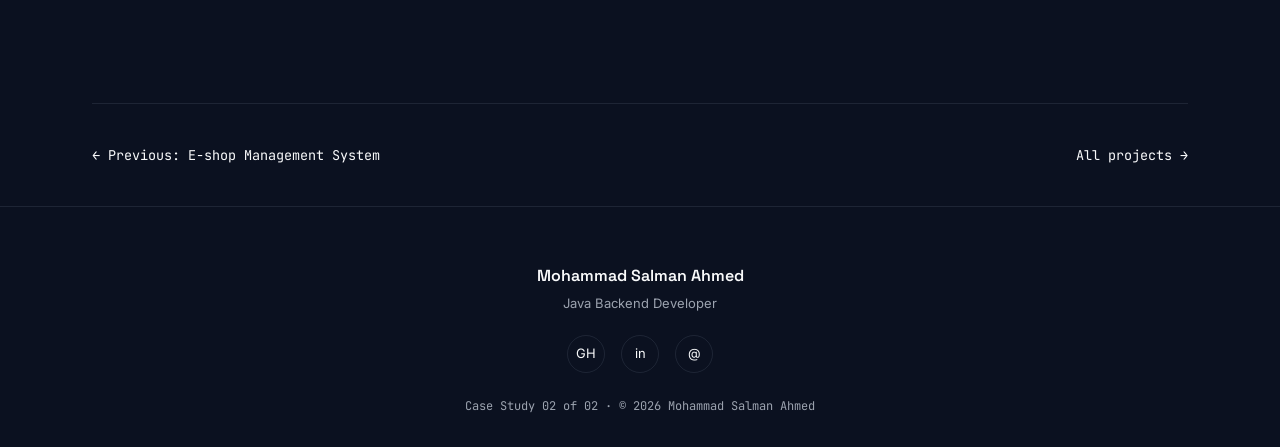
==== commit 971ea75e: "Add files via upload" ====
--- a/projects/bloodbank.html
+++ b/projects/bloodbank.html
@@ -50,7 +50,7 @@
     </div>
 
     <div class="btn-row" style="margin-top:30px;">
-      <a class="btn btn-primary" href="https://github.com/Mohammad-Salman-Ahmed" target="_blank" rel="noopener">View Code on GitHub</a>
+      <a class="btn btn-primary" href="https://github.com/Mohammad-Salman-Ahmed/blood-bank-management-system" target="_blank" rel="noopener">View Code on GitHub</a>
     </div>
   </div>
 </section>
@@ -156,7 +156,7 @@
     <div class="foot-role">Java Backend Developer</div>
     <div class="foot-social">
       <a href="https://github.com/Mohammad-Salman-Ahmed" target="_blank" rel="noopener" aria-label="GitHub">GH</a>
-      <a href="#" target="_blank" rel="noopener" aria-label="LinkedIn">in</a>
+      <a href="https://www.linkedin.com/in/mohammad-salman-ahmed/" target="_blank" rel="noopener" aria-label="LinkedIn">in</a>
       <a href="mailto:reachmdsalman@gmail.com" aria-label="Email">@</a>
     </div>
     <div class="foot-copy">Case Study 02 of 02 · © 2026 Mohammad Salman Ahmed</div>
